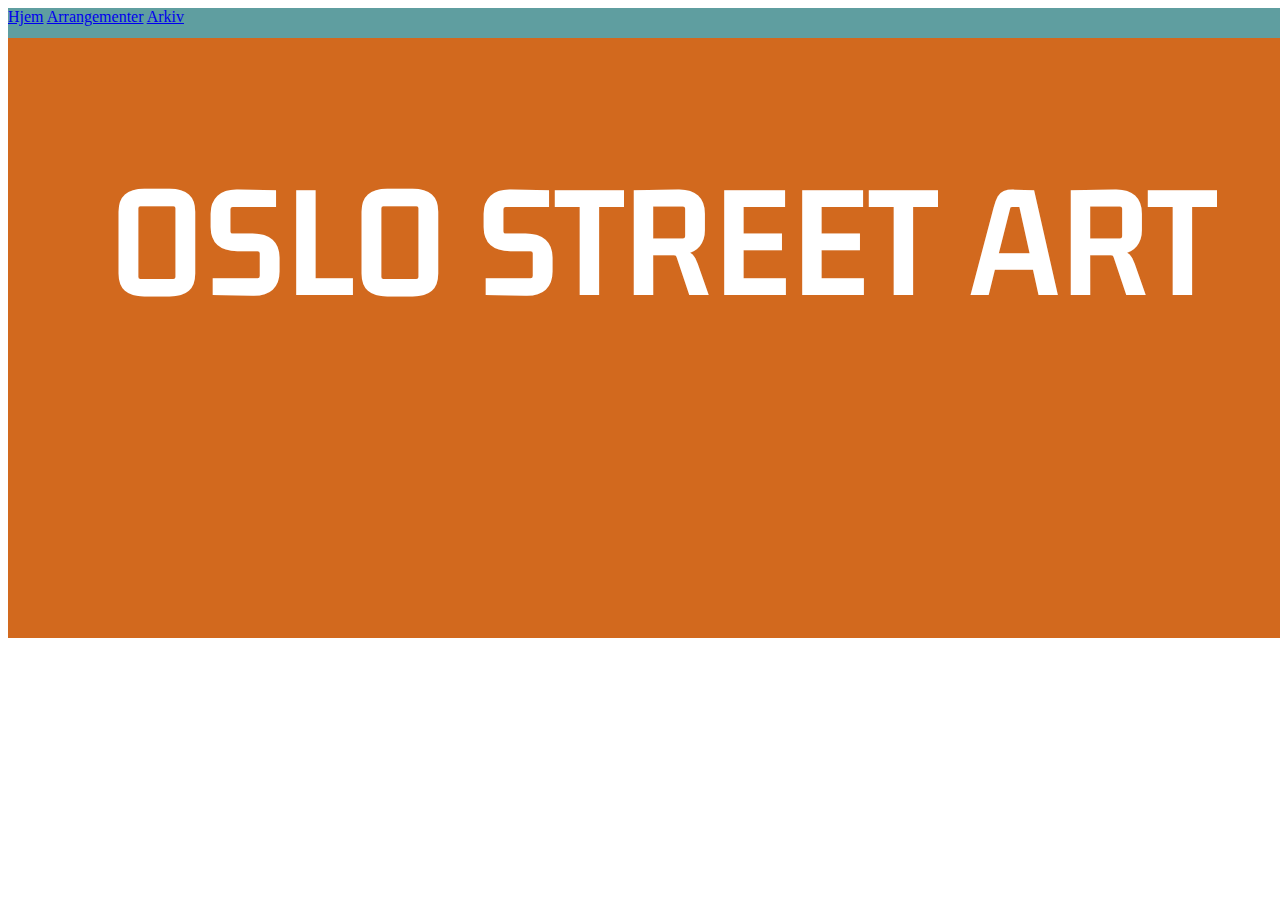
==== index.html @ 2029118c "first commit" ====
<!DOCTYPE html>
<html>
    <head>
        <meta charset="uft-8">
        <link rel="stylesheet" href="stylesheet.css">
    </head>
    <body>
        <header>
            <div class="top-box">
            <nav class="nav">
                <a href="./index.html">Hjem</a>
                <a href="./arrangementer.html">Arrangementer</a>
                <a href="./arkiv.html">Arkiv</a>
            </nav>
            <h1>OSLO STREET ART</h1>
        </div>

        </header>
        <main>
            
        </main>
        <footer>

        </footer>
    </body>
</html>
---- stylesheet.css ----
@import url('https://fonts.googleapis.com/css2?family=Gemunu+Libre:wght@200;300;400;500;600;700;800&display=swap');
@import url('https://fonts.googleapis.com/css2?family=Montserrat:wght@300;400;500;600;700&display=swap');

h1 {
    font-family:'Gemunu Libre', sans-serif;
    text-align: right;
    font-size: 165px;
    position: relative;
    bottom: 0px;
    right: 70px;
    color: white;
}

p {
    font-family: 'Montserrat', sans-serif;
    font-size: 16px;
}

.top-box {
    width: 100vw;
    height:70vh ;
    background-color: chocolate;
    position: relative;
     background-image: url(./assets/Images/bakgrunnsbilde.jpg);
     background-size: cover;
     background-position: center;
}

.nav {
    height: 30px;
    background-color: cadetblue;
}
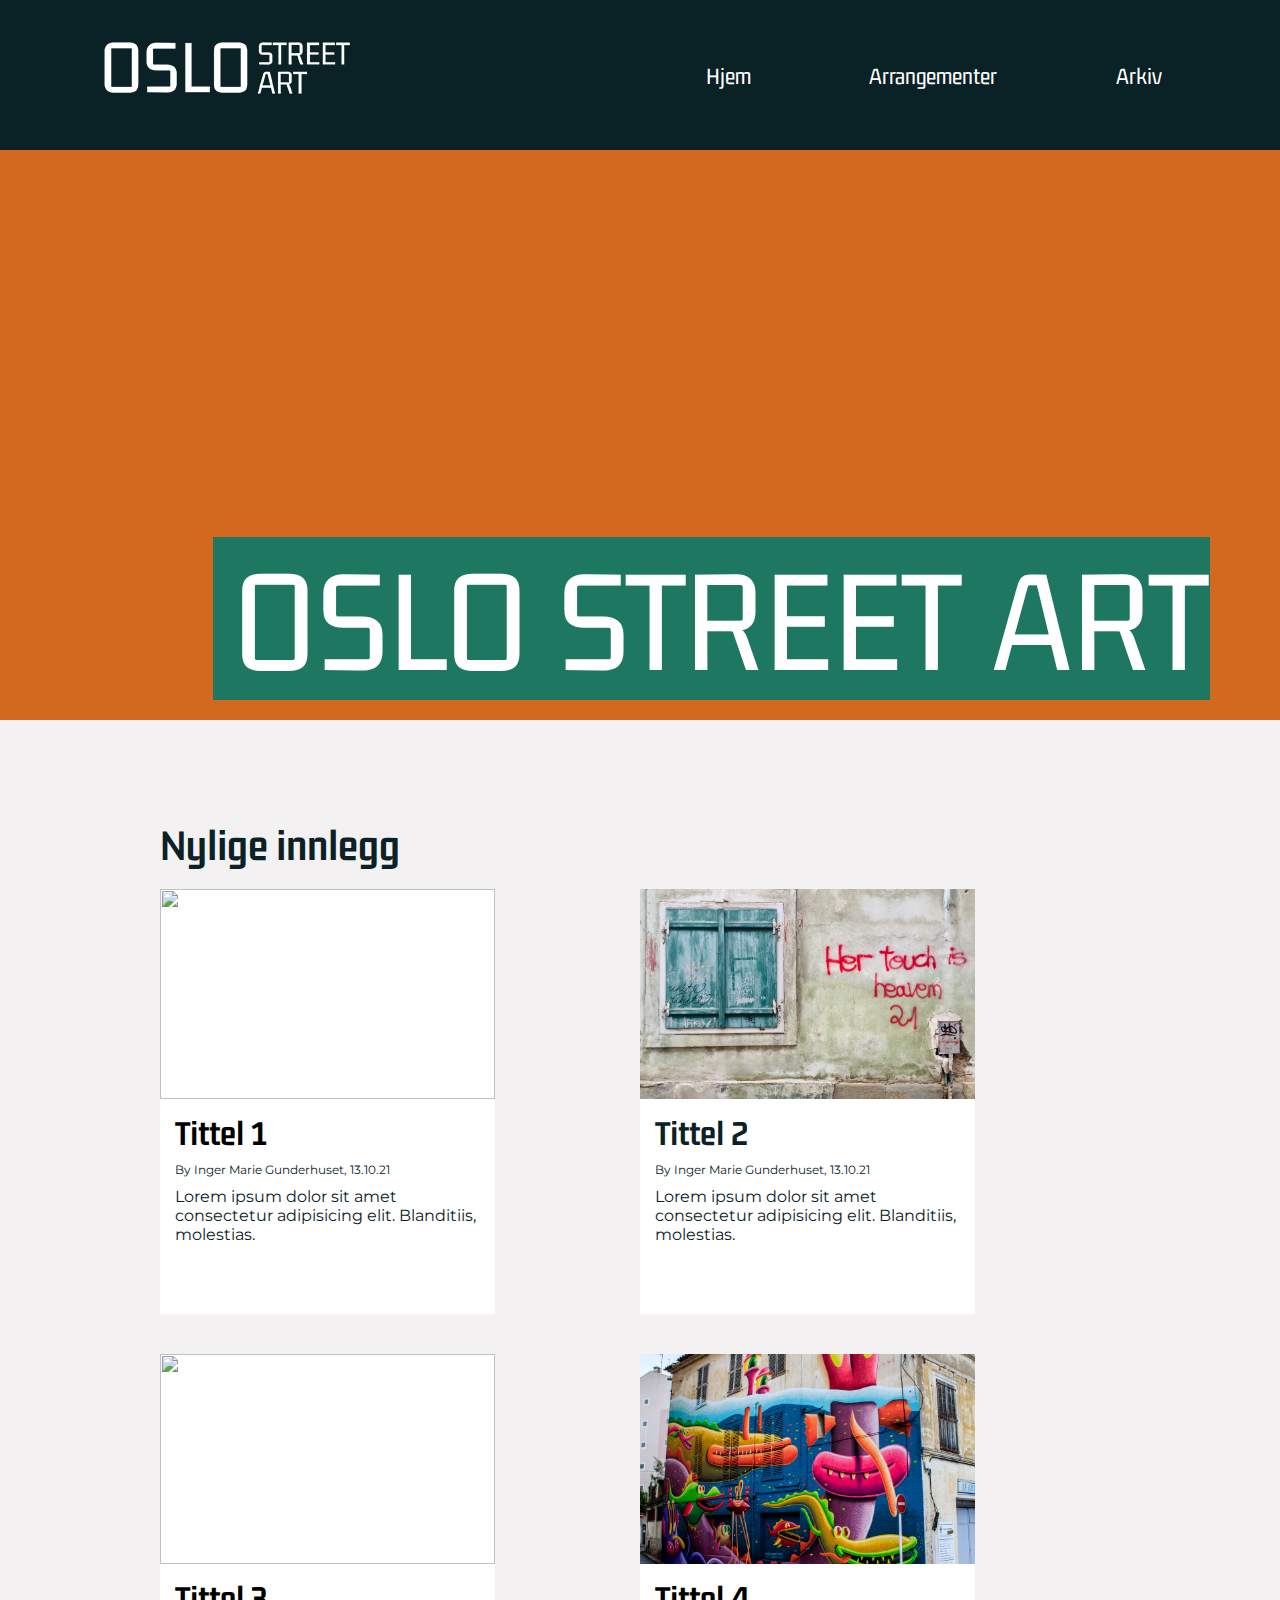
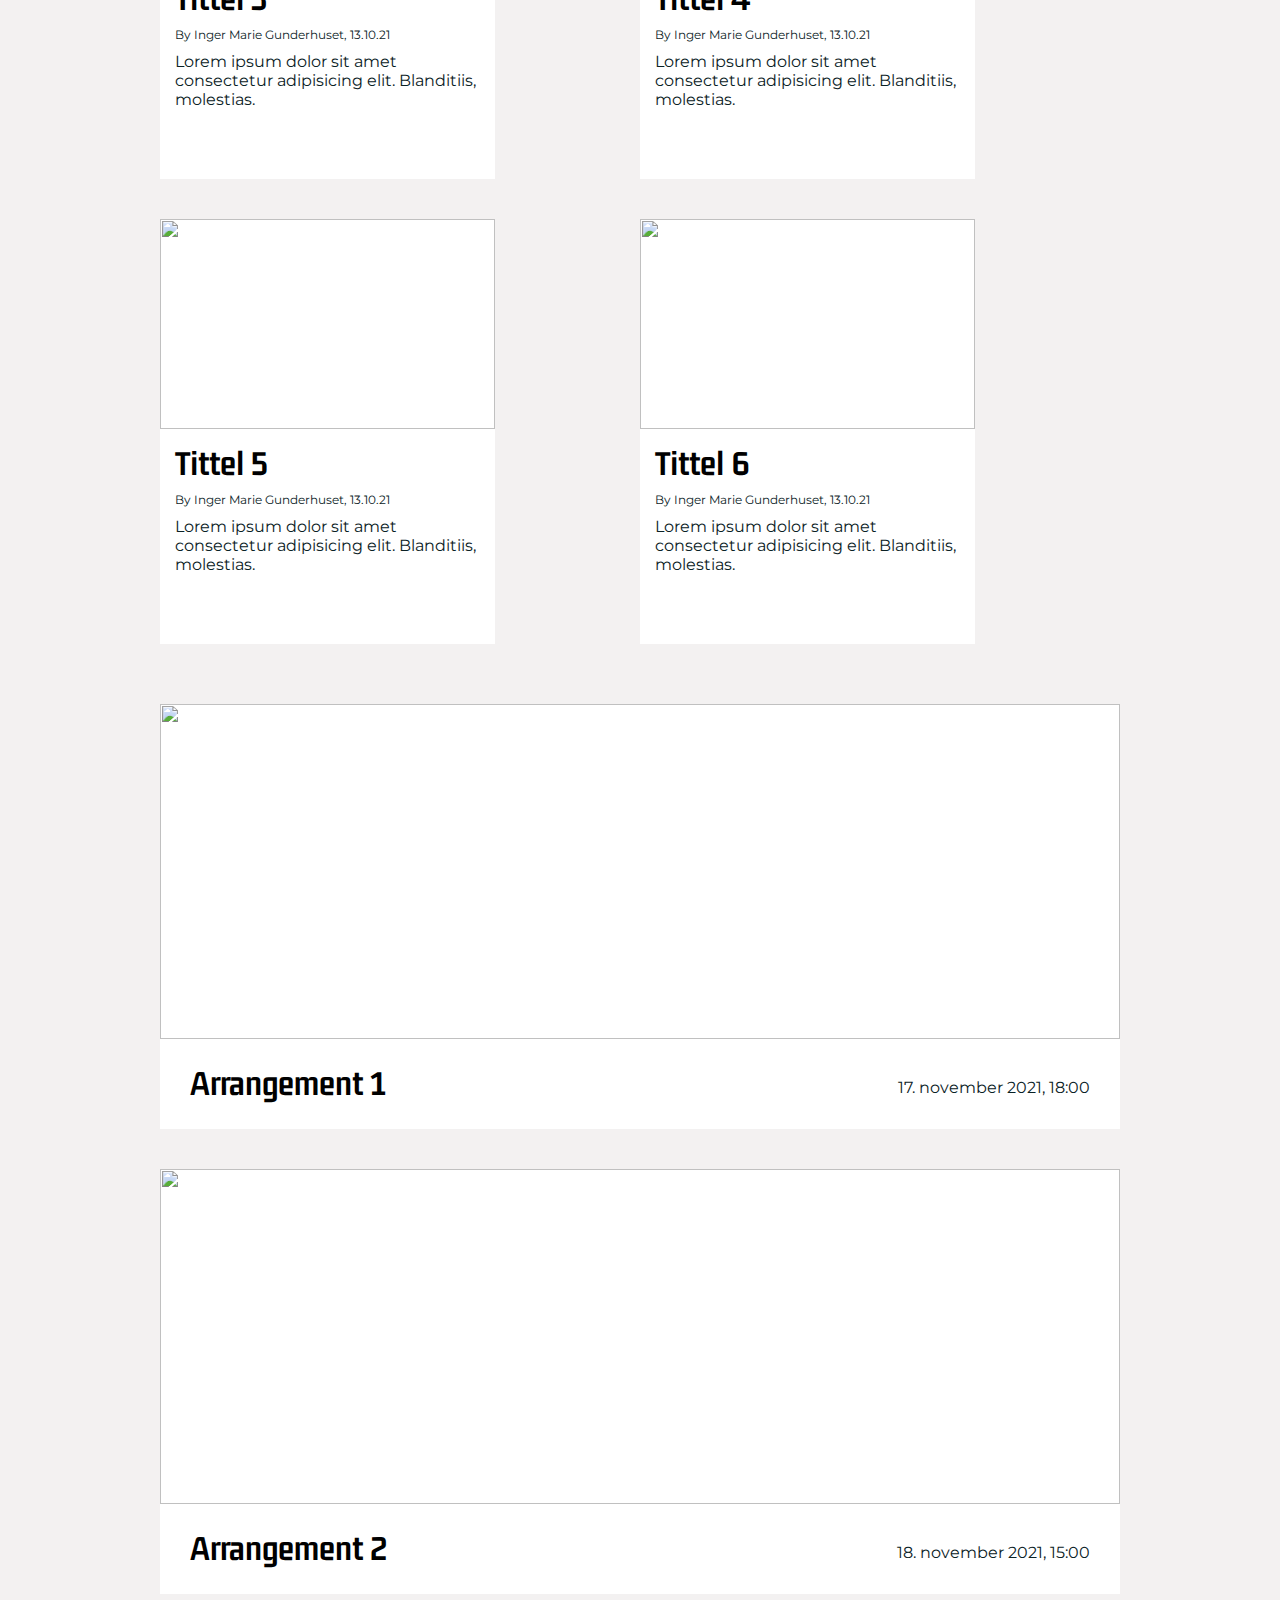
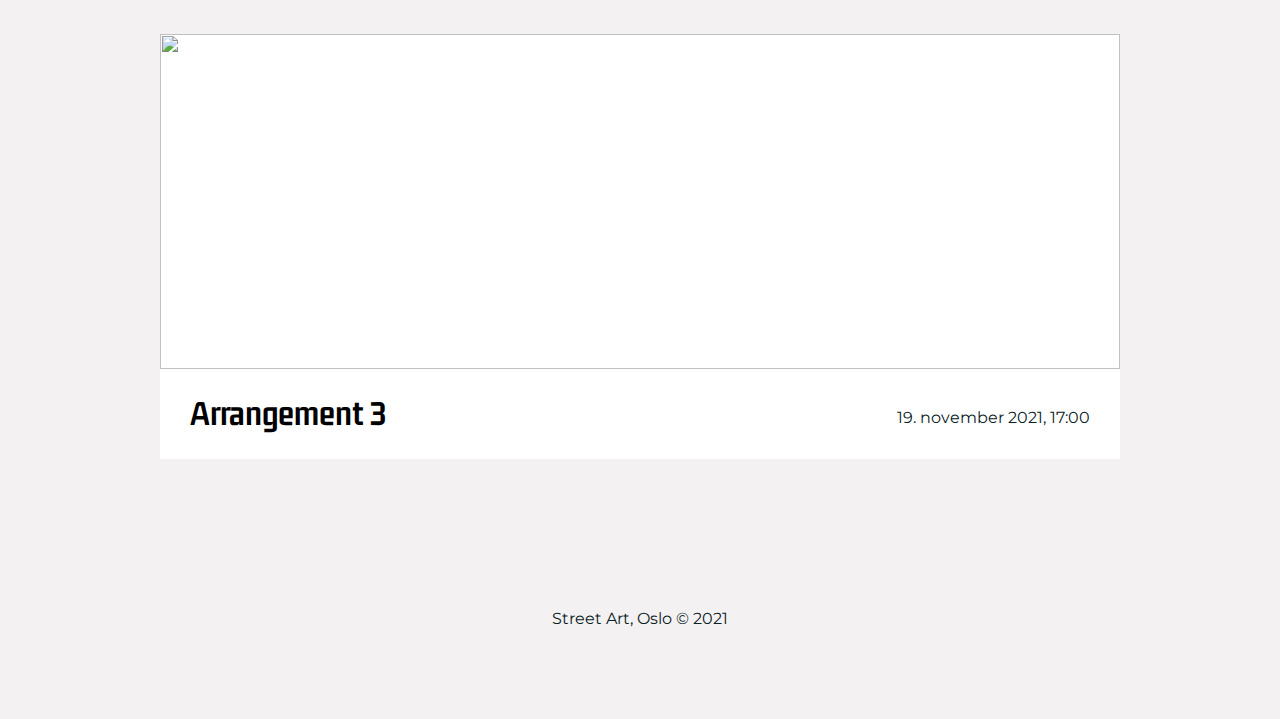
==== commit 0a46782a: "ting" ====
--- a/index.html
+++ b/index.html
@@ -2,25 +2,114 @@
 <html>
     <head>
         <meta charset="uft-8">
-        <link rel="stylesheet" href="stylesheet.css">
+        <link rel="stylesheet" href="./css/reset.css">
+        <link rel="stylesheet" href="./css/stylesheet.css">
     </head>
     <body>
-        <header>
-            <div class="top-box">
-            <nav class="nav">
-                <a href="./index.html">Hjem</a>
-                <a href="./arrangementer.html">Arrangementer</a>
-                <a href="./arkiv.html">Arkiv</a>
-            </nav>
-            <h1>OSLO STREET ART</h1>
-        </div>
+        <header class="top-box" style="background-image: url(./assets/Images/bakgrunnsbilde.jpg);">
+                <div class="top-bar">
+                    <div class="flex-item1">
+                        <a href="./index.html">
+                       <img src="./assets/Images/Logo.png" alt="Logoen til Oslo Street Art"></a>
+                    </div>
+                    <div class="flex-item2"> 
+                        <nav>
+                            <ul class="flex-menu">
+                                <li class="mobile-hide"><a href="./index.html">Hjem</a></li>
+                                <li><a href="./arrangementer.html">Arrangementer</a></li>
+                                <li><a href="./arkiv.html">Arkiv</a></li>
+                            </ul>
+                        </nav>
+                    </div>    
+                </div>
+                <span class="sitetitle">OSLO STREET ART</span>
 
         </header>
-        <main>
-            
+        <main class="container">
+            <h1>Nylige innlegg</h1>
+
+            <section class="section1">
+                <div class="item1">
+                    <img src="./assets/Images/baptiste-L7CC8WXA1qI-unsplash.jpg">
+                    <h2>Tittel 1</h2>
+                    <p class="bytext">By Inger Marie Gunderhuset, 13.10.21</p>
+                    <p>Lorem ipsum dolor sit amet consectetur adipisicing elit. Blanditiis, molestias.</p>
+                    
+                    
+                </div>
+
+                 <a href="./innlegg1.html">
+                    <div class="item1">
+                        <img src="./assets/Images/topp-bilde.jpg">
+                        <h2>Tittel 2</h2>
+                        <p class="bytext">By Inger Marie Gunderhuset, 13.10.21</p>
+                        <p>Lorem ipsum dolor sit amet consectetur adipisicing elit. Blanditiis, molestias.</p>
+                    </div>
+                </a>  
+
+                <div class="item1">
+                    <img src="./assets/Images/pexels-tomas-ryant-2395743.jpg">
+                    <h2>Tittel 3</h2>
+                    <p class="bytext">By Inger Marie Gunderhuset, 13.10.21</p>
+                    <p>Lorem ipsum dolor sit amet consectetur adipisicing elit. Blanditiis, molestias.</p>
+                    
+                    
+                </div>
+
+                <div class="item1">
+                    <img src="./assets/Images/pexels-edoardo-colombo-1507856.jpg">
+                    <h2>Tittel 4</h2>
+                    <p class="bytext">By Inger Marie Gunderhuset, 13.10.21</p>
+                    <p>Lorem ipsum dolor sit amet consectetur adipisicing elit. Blanditiis, molestias.</p>
+                    
+                    
+                </div>
+
+
+                <div class="item1">
+                    <img src="./assets/Images/baptiste-L7CC8WXA1qI-unsplash.jpg">
+                    <h2>Tittel 5</h2>
+                    <p class="bytext">By Inger Marie Gunderhuset, 13.10.21</p>
+                    <p>Lorem ipsum dolor sit amet consectetur adipisicing elit. Blanditiis, molestias.</p>
+                    
+                </div>
+
+                <div class="item1">
+                    <img src="./assets/Images/baptiste-L7CC8WXA1qI-unsplash.jpg">
+                    <h2>Tittel 6</h2>
+                    <p class="bytext">By Inger Marie Gunderhuset, 13.10.21</p>
+                    <p>Lorem ipsum dolor sit amet consectetur adipisicing elit. Blanditiis, molestias.</p>
+                    
+                </div>
+            </section>
+            <section class="section2">
+                <div class="arrangement">
+                    <img src="./assets/Images/pexels-tomas-ryant-2395743.jpg">
+                    <div class="arrangement-text">
+                        <h2>Arrangement 1</h2>
+                        <p class="dato">17. november 2021, 18:00</p>
+                    </div>
+                </div>
+
+                <div class="arrangement">
+                    <img src="./assets/Images/pexels-tomas-ryant-2395743.jpg">
+                    <div class="arrangement-text">
+                        <h2>Arrangement 2</h2>
+                        <p class="dato">18. november 2021, 15:00</p>
+                    </div>
+                </div>
+
+                <div class="arrangement">
+                    <img src="./assets/Images/pexels-tomas-ryant-2395743.jpg">
+                    <div class="arrangement-text">
+                        <h2>Arrangement 3</h2>
+                        <p class="dato">19. november 2021, 17:00</p>
+                    </div>
+                </div>
+            </section>
         </main>
         <footer>
-
+            <p>Street Art, Oslo &copy; 2021</p>
         </footer>
     </body>
 </html>--- a/css/stylesheet.css
+++ b/css/stylesheet.css
@@ -0,0 +1,410 @@
+@import url('https://fonts.googleapis.com/css2?family=Gemunu+Libre:wght@200;300;400;500;600;700;800&display=swap');
+@import url('https://fonts.googleapis.com/css2?family=Montserrat:wght@300;400;500;600;700&display=swap');
+
+html {
+    font-size: 16px;
+}
+
+body {
+    background-color: rgb(243, 241, 241);
+}
+
+footer {
+    margin-top: 100px;
+    height: 120px;
+    width: 100%;
+    background-color: rgb(243, 241, 241);
+    text-align:center;
+
+}
+
+
+p {
+    font-family: 'Montserrat', sans-serif;
+    font-size: 16px;
+    padding-top: 10px;
+    color: #0A2125;
+}
+
+.bytext {
+    font-family: 'montserrat', sans-serif;
+    font-size: 12px;
+    padding-top: 10px;
+    color: #0A2125;
+}
+
+
+
+a {
+    text-decoration: none;
+    color: #0A2125;
+}
+
+a:hover {
+    color: #F1B629;
+}
+
+h1 {
+    font-size: 45px;
+    color: #0A2125;
+    font-family: 'gemunu libre', sans-serif;
+}
+
+h2 {
+    font-size: 70px;
+    font-family: 'gemunu libre', sans-serif;'
+    color: #0A2125;
+}
+
+
+
+@media screen and (min-width: 1000px) {
+    h2 {
+        font-size: 36px;
+        font-family: 'gemunu libre', sans-serif;'
+        color: #0A2125;
+    }
+}
+
+.top-box {
+    width: 100vw;
+    height:80vh ;
+    background-color: chocolate;
+    position: relative;
+     background-size: cover;
+     background-position: center;
+}
+
+
+
+.sitetitle {
+    font-family:'Gemunu Libre', sans-serif;
+    text-align: right;
+    font-size: 250px;
+    position: absolute;
+    bottom: 20px;
+    right: 70px;
+    color: white;
+    background-color: transparent;
+}
+
+
+
+@media screen and (min-width: 1000px) {
+    .sitetitle {
+        font-size: 250px;
+        text-align: left;
+        padding-left: 20px;
+        background-color:#1D7761;
+
+    } 
+}
+
+@media screen and (min-width: 1080px) {
+    .sitetitle {
+        font-size: 150px;
+        
+    } 
+}
+
+.top-bar {
+    height: 150px;
+    display: flex;
+    background-color: #0A2125;
+    align-content: center;
+    align-items: center;
+    flex-flow: row wrap;
+}
+
+.top-bar a {
+    color: white;
+    font-size: 40px;
+}
+
+@media screen and (min-width: 1000px) {
+    .top-bar a {
+        font-size: 24px;
+    }
+    
+}
+
+.top-bar a:hover {
+    color: #F1B629;
+}
+
+.flex-item1 {
+    flex-grow: 1;
+    padding-left: 100px;
+}
+
+
+
+.flex-item2 {
+    flex-grow: 2;
+}
+
+.top-box .top-bar .flex-item2 nav {
+    width: 100%;
+    font-family: 'Gemunu Libre', sans-serif;
+    font-size: 25px;
+    color: white;
+}
+
+.mobile-hide {
+    display: none;
+}
+
+@media screen and (min-width: 1000px) {
+    .mobile-hide {
+        display: block;
+    } 
+}
+
+.desktop-hide {
+    display: block;
+}
+
+@media screen and (min-width: 1000px) {
+    .desktop-hide {
+        display: none;
+    } 
+}
+
+.top-box .top-bar .flex-item2 nav .flex-menu { 
+    display: flex;
+    list-style: none;
+    justify-content: space-evenly;
+}
+
+.container {
+    width: 90vw;
+    margin: auto;
+    margin-top: 100px;
+    }
+
+@media screen and (min-width: 1000px) {
+    .container {
+    width: 75vw;
+    margin: auto;
+    margin-top: 100px;
+    }
+}
+
+
+.section1 {
+    margin-top: 20px;
+    text-align: left;
+    display: grid;
+    grid-template-columns: repeat(auto-fit, minmax(800px, 1fr));
+}
+
+@media screen and (min-width: 1000px) {
+    .section1 {
+        margin-top: 20px;
+        text-align: left;
+        display: grid;
+        grid-template-columns: repeat(auto-fit, minmax(335px, 1fr));
+    }
+
+}
+
+.item1 {
+    width: 800px;
+    height: 900px;
+    margin-bottom: 40px;
+
+    background-color: #fff;
+}
+
+@media screen and (min-width: 1000px) {
+    .item1 {
+        width: 335px;
+        height: 425px;
+        margin-bottom: 40px;
+    
+        background-color: #fff;
+    }
+}
+
+.item1 > img {
+    width: 100%;
+    height: 700px;
+    object-fit: cover;
+}
+
+@media screen and (min-width: 1000px) {
+    .item1 > img {
+        width: 100%;
+        height: 210px;
+        object-fit: cover;
+    }
+}
+
+.item1 p {
+    padding-left: 15px;
+    padding-right: 15px;
+    padding-top: 10px;
+}
+
+.item1 h2 {
+    padding-left: 15px;
+    padding-right: 15px;
+    padding-top: 10px;
+}
+
+
+
+
+.section2 {
+    margin-top: 20px;
+    text-align: left;
+    display: grid;
+
+}
+
+.arrangement {
+    width: 100%;
+    height: 425px;
+    background-color: white;
+    margin-bottom: 40px;
+
+}
+
+.arrangement img {
+    width: 100%;
+    height: 335px;
+    object-fit: cover;
+}
+
+.arrangement-text {
+    display: grid;
+    grid-template-columns: repeat(2, 1fr);
+}
+
+.arrangement h2 {
+    padding-left: 30px;
+    padding-top: 20px;
+}
+
+.arrangement p {
+    padding-right: 30px;
+    padding-top: 35px;
+    text-align: right;
+}
+
+
+
+.container-post {
+    width: 100vw;
+    margin: auto;
+    margin-top: 100px;
+    display: flex;
+    gap: 50px;
+    flex-flow: row wrap;
+}
+
+@media screen and (min-width: 1000px) {
+    .container-post {
+        width: 70vw;
+        flex-flow: row nowrap;
+    }
+}
+
+.content-post{
+    margin-left: auto;
+    padding:20px;
+    margin-left: 5%;
+    margin-right: 5%;
+}
+
+@media screen and (min-width: 1000px) {
+    .content-post{
+        width: 70%;
+        margin: auto;
+        padding:20px;
+        
+    }
+}
+
+.content-post-img-horizontal{
+    width: 100%;
+    height: 500px;
+    object-fit: cover;
+    padding-top: 35px;
+}
+
+.content-post-img-vertical {
+    width: 100%;
+    object-fit:cover;
+    padding-top: 35px;
+
+}
+
+.content-post h1{
+    font-size: 160px;
+}
+
+@media screen and (min-width: 1000px) {
+    .content-post h1{
+        font-size: 130px;
+    }
+}
+
+.content-post p {
+    font-size: 20px;
+    padding-top: 35px;
+    line-height: 1.7;
+}
+
+@media screen and (min-width: 1000px) {
+    .content-post p{
+
+    }
+}
+
+.sidebar {
+    width: 100vw;
+    background-color: white;
+    padding: 20px;
+    margin-left: 5%;
+    margin-right: 5%;
+    margin-top: 20%;
+    
+}
+
+.sidebar img {
+    width: 100%;
+    height: 600px;
+    object-fit: cover;
+    padding-top: 30px;
+}
+.sidebar h2{
+    font-size: 100px;
+}
+.sidebar h3 {
+    padding-top: 10px;
+    padding-bottom: 70px;
+    font-size: 72px;
+    font-family: 'gemunu libre', sans-serif;
+    color: #0A2125;
+
+}
+@media screen and (min-width: 1000px) {
+    .sidebar {
+        width: 30%;;
+    }
+    .sidebar img {
+        height: 210px;
+        width: 100%;
+    }
+
+    .sidebar h2 {
+        font-size: 50px;
+    }
+    
+    .sidebar h3 {
+        font-size: 36px;
+    }
+    
+}
+
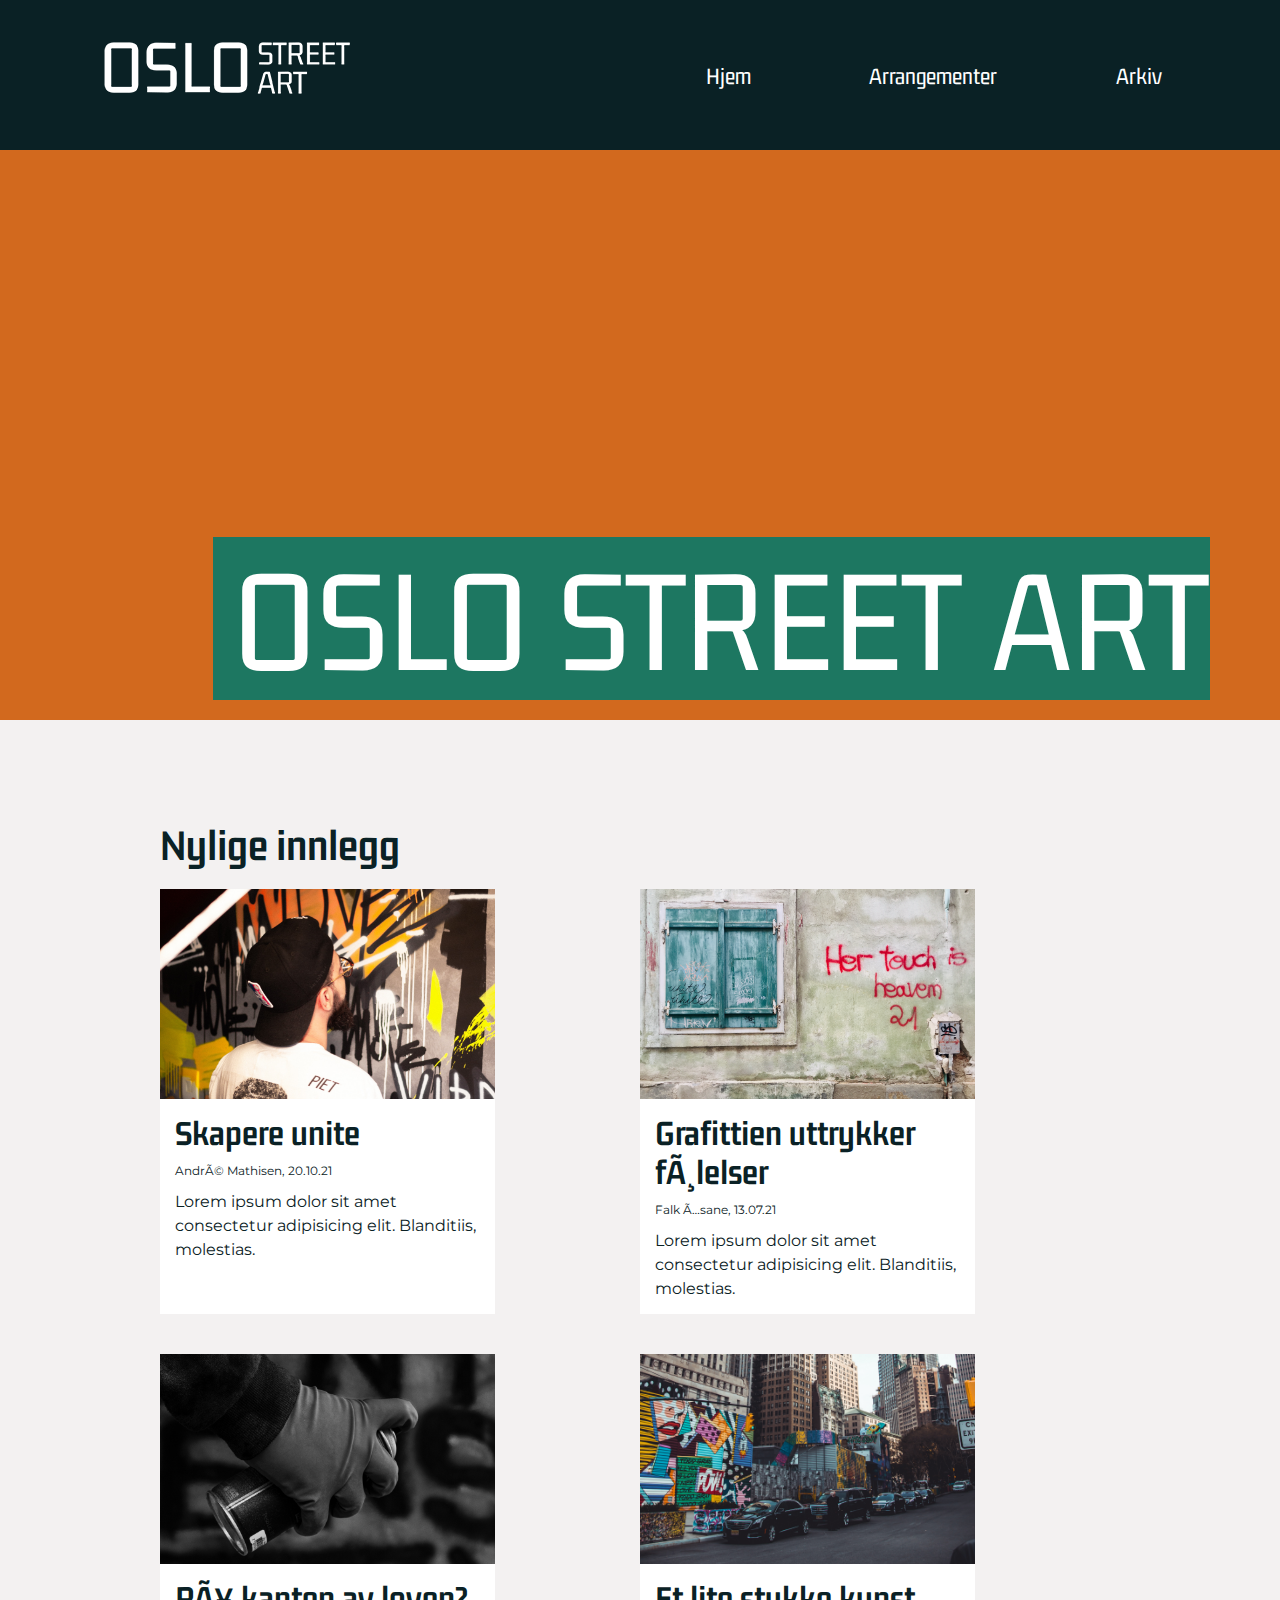
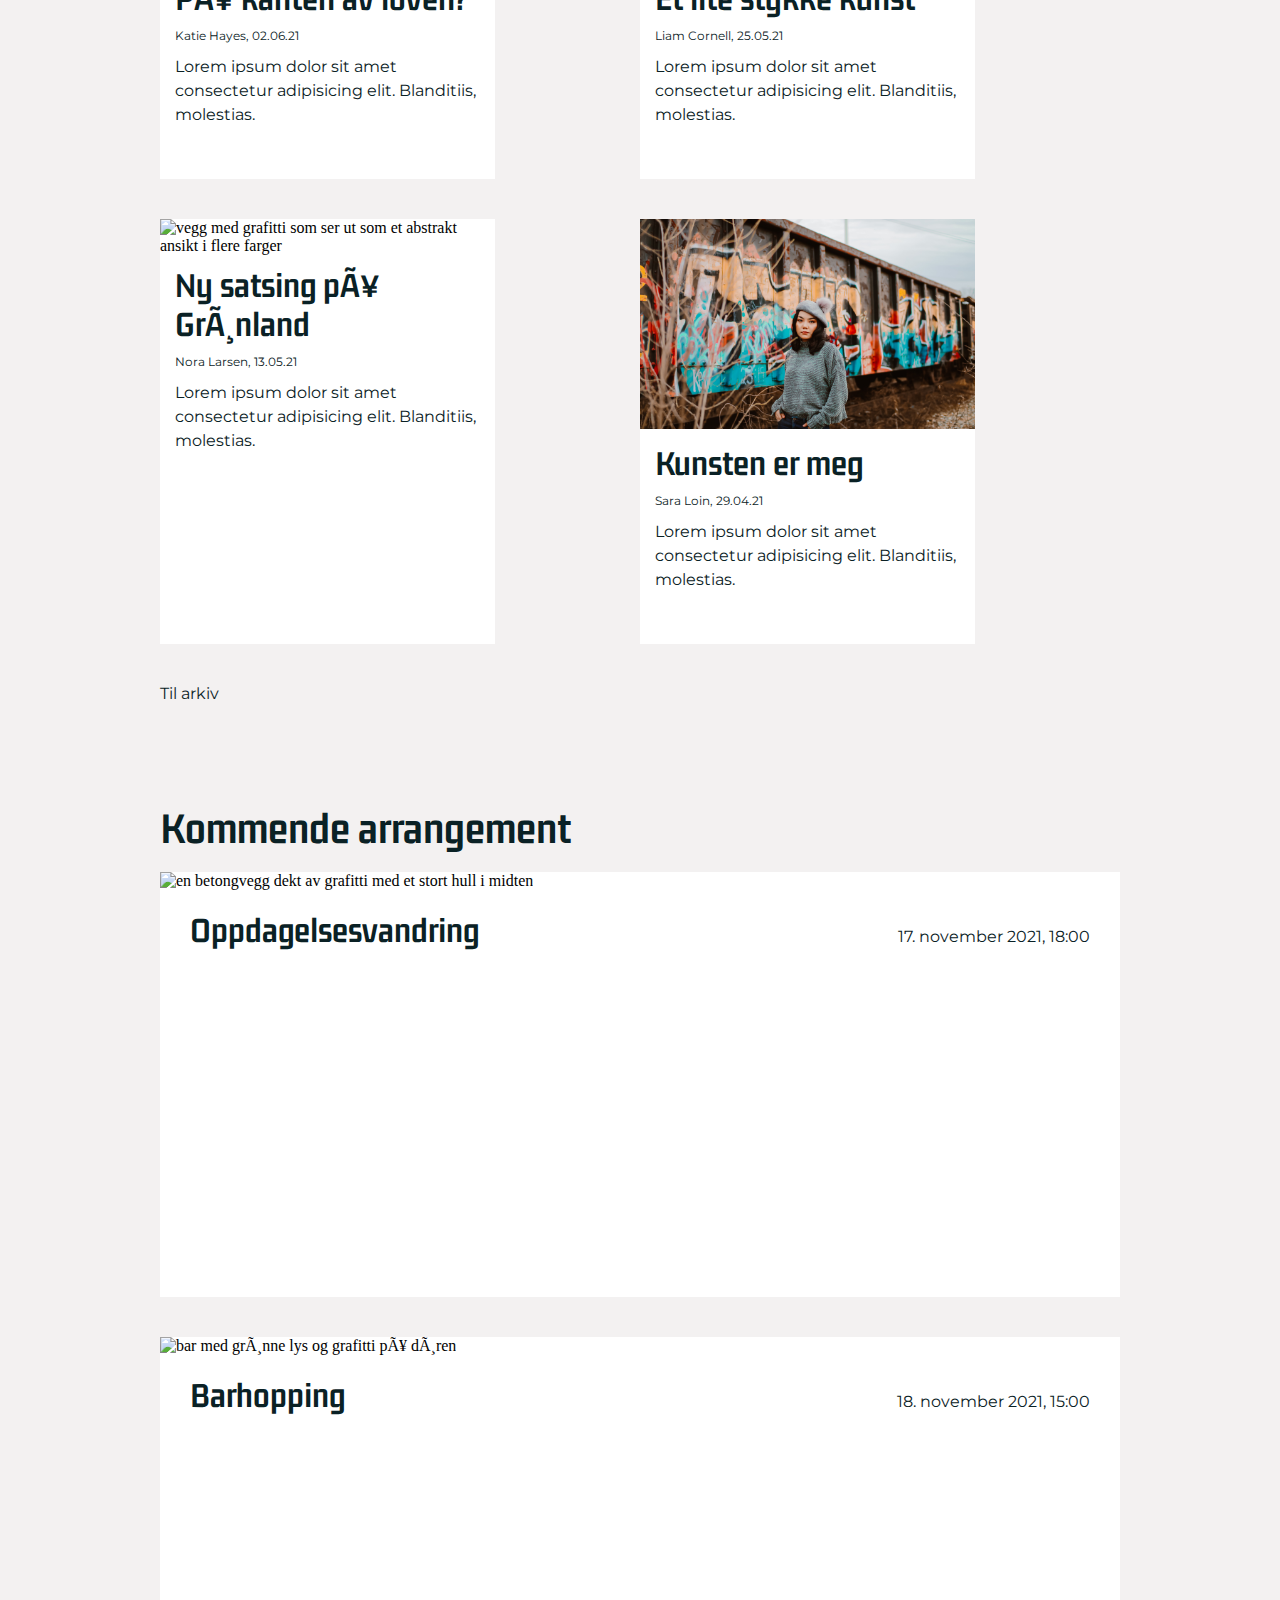
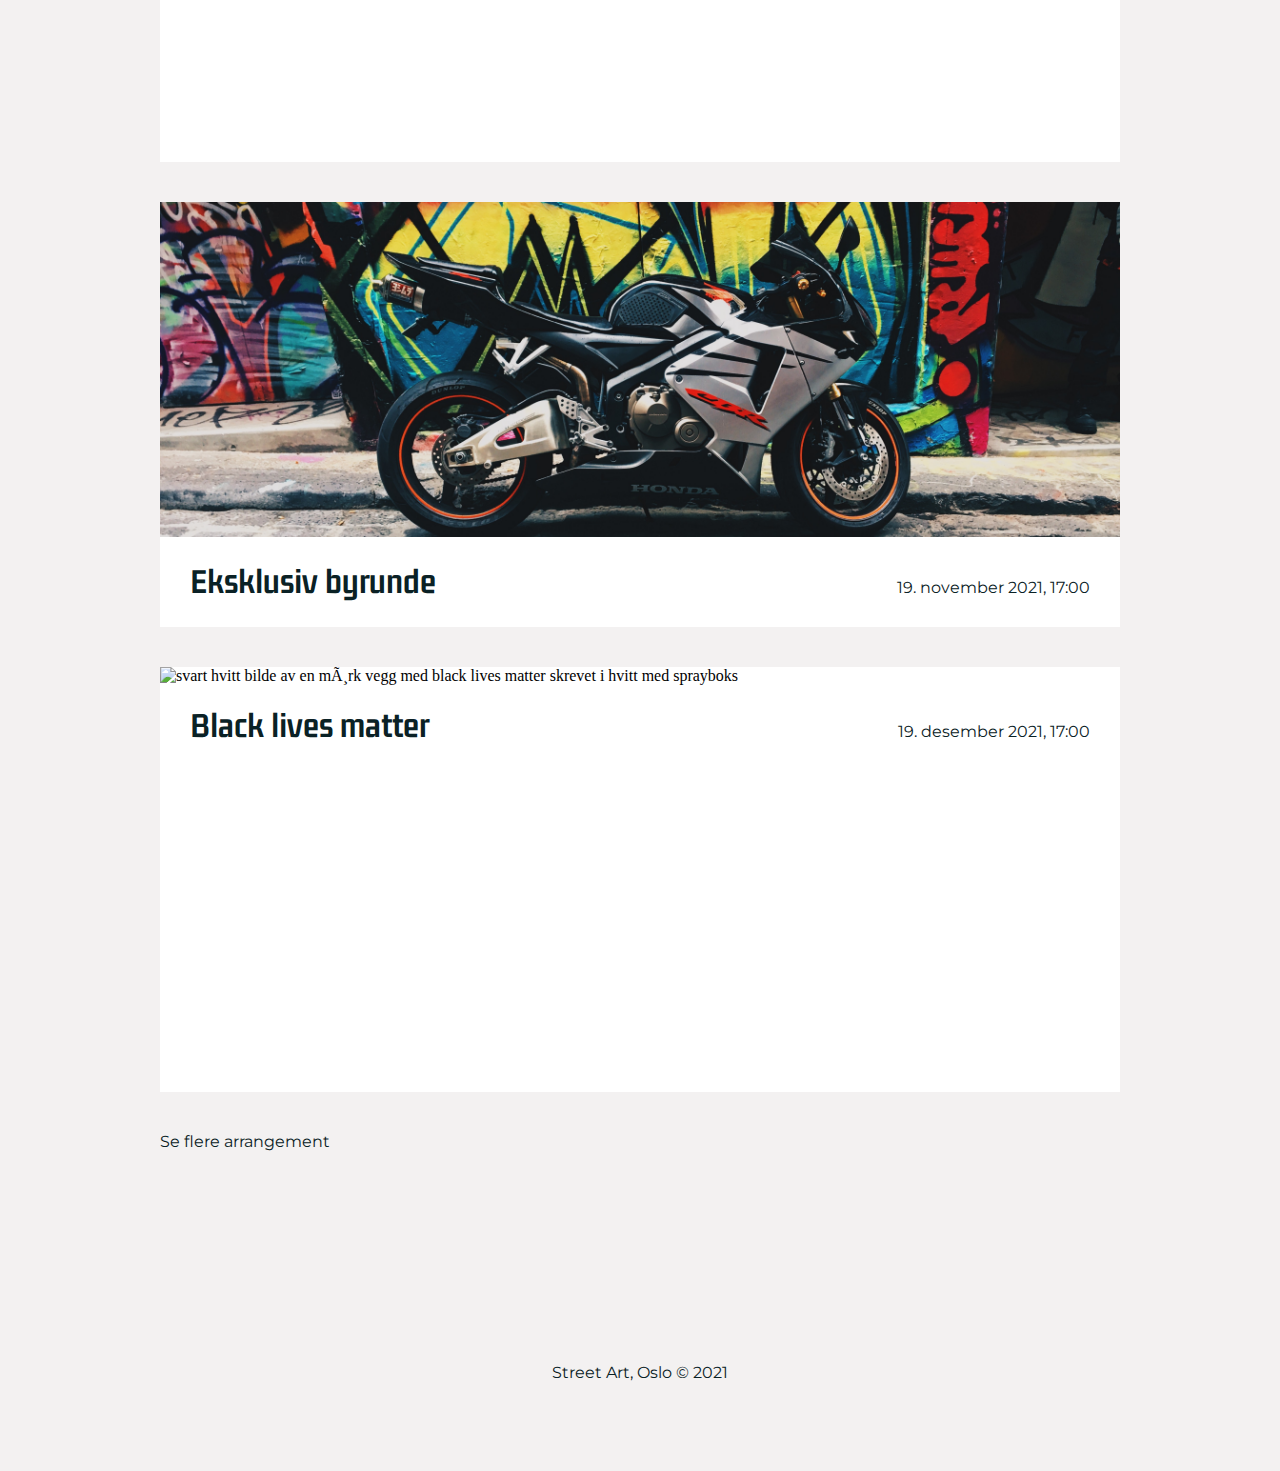
==== commit 6c67a297: "siste" ====
--- a/index.html
+++ b/index.html
@@ -30,9 +30,9 @@
 
             <section class="section1">
                 <div class="item1">
-                    <img src="./assets/Images/baptiste-L7CC8WXA1qI-unsplash.jpg">
-                    <h2>Tittel 1</h2>
-                    <p class="bytext">By Inger Marie Gunderhuset, 13.10.21</p>
+                    <img src="./assets/Images/innlegg1.jpg" alt="Ung mann med skjegg og capsen bak frem står med ryggen til kameraet og ser på en grafitti-vegg">
+                    <h2>Skapere unite</h2>
+                    <p class="bytext">André Mathisen, 20.10.21</p>
                     <p>Lorem ipsum dolor sit amet consectetur adipisicing elit. Blanditiis, molestias.</p>
                     
                     
@@ -40,26 +40,26 @@
 
                  <a href="./innlegg1.html">
                     <div class="item1">
-                        <img src="./assets/Images/topp-bilde.jpg">
-                        <h2>Tittel 2</h2>
-                        <p class="bytext">By Inger Marie Gunderhuset, 13.10.21</p>
+                        <img src="./assets/Images/innlegg2.jpg" alt="En gammel og sliten vegg med teksten her touch is heaven skrevet i grafitti">
+                        <h2>Grafittien uttrykker følelser</h2>
+                        <p class="bytext">Falk Åsane, 13.07.21</p>
                         <p>Lorem ipsum dolor sit amet consectetur adipisicing elit. Blanditiis, molestias.</p>
                     </div>
                 </a>  
 
                 <div class="item1">
-                    <img src="./assets/Images/pexels-tomas-ryant-2395743.jpg">
-                    <h2>Tittel 3</h2>
-                    <p class="bytext">By Inger Marie Gunderhuset, 13.10.21</p>
+                    <img src="./assets/Images/innlegg3.jpg" alt="svart-hvitt bilde av en hånd med hanske som holder en sprayboks">
+                    <h2>På kanten av loven?</h2>
+                    <p class="bytext">Katie Hayes, 02.06.21</p>
                     <p>Lorem ipsum dolor sit amet consectetur adipisicing elit. Blanditiis, molestias.</p>
                     
                     
                 </div>
 
-                <div class="item1">
-                    <img src="./assets/Images/pexels-edoardo-colombo-1507856.jpg">
-                    <h2>Tittel 4</h2>
-                    <p class="bytext">By Inger Marie Gunderhuset, 13.10.21</p>
+                <div class="item2 item1">
+                    <img src="./assets/Images/innlegg4.jpg" alt="skyskrapere i bakgrunnen med lavere vegger fulle av grafitti forran">
+                    <h2>Et lite stykke kunst</h2>
+                    <p class="bytext">Liam Cornell, 25.05.21</p>
                     <p>Lorem ipsum dolor sit amet consectetur adipisicing elit. Blanditiis, molestias.</p>
                     
                     
@@ -67,45 +67,59 @@
 
 
                 <div class="item1">
-                    <img src="./assets/Images/baptiste-L7CC8WXA1qI-unsplash.jpg">
-                    <h2>Tittel 5</h2>
-                    <p class="bytext">By Inger Marie Gunderhuset, 13.10.21</p>
+                    <img src="./assets/Images/innlegg5.jpg" alt="vegg med grafitti som ser ut som et abstrakt ansikt i flere farger">
+                    <h2>Ny satsing på Grønland</h2>
+                    <p class="bytext">Nora Larsen, 13.05.21</p>
                     <p>Lorem ipsum dolor sit amet consectetur adipisicing elit. Blanditiis, molestias.</p>
                     
                 </div>
 
                 <div class="item1">
-                    <img src="./assets/Images/baptiste-L7CC8WXA1qI-unsplash.jpg">
-                    <h2>Tittel 6</h2>
-                    <p class="bytext">By Inger Marie Gunderhuset, 13.10.21</p>
+                    <img src="./assets/Images/innlegg6.jpg" alt="ei ung jente med ullgener og lue står forran en vegg med grafitti">
+                    <h2>Kunsten er meg</h2>
+                    <p class="bytext">Sara Loin, 29.04.21</p>
                     <p>Lorem ipsum dolor sit amet consectetur adipisicing elit. Blanditiis, molestias.</p>
                     
                 </div>
+
+                <a class="tilarkiv" href="./arkiv.html">Til arkiv</a>
             </section>
+            
+            <h1>Kommende arrangement</h1>
             <section class="section2">
+                
                 <div class="arrangement">
-                    <img src="./assets/Images/pexels-tomas-ryant-2395743.jpg">
+                    <img src="./assets/Images/arrangement1.jpg" alt="en betongvegg dekt av grafitti med et stort hull i midten">
                     <div class="arrangement-text">
-                        <h2>Arrangement 1</h2>
+                        <h2>Oppdagelsesvandring</h2>
                         <p class="dato">17. november 2021, 18:00</p>
                     </div>
                 </div>
 
                 <div class="arrangement">
-                    <img src="./assets/Images/pexels-tomas-ryant-2395743.jpg">
+                    <img src="./assets/Images/arrangement2.jpg" alt="bar med grønne lys og grafitti på døren" >
                     <div class="arrangement-text">
-                        <h2>Arrangement 2</h2>
+                        <h2>Barhopping</h2>
                         <p class="dato">18. november 2021, 15:00</p>
                     </div>
                 </div>
 
                 <div class="arrangement">
-                    <img src="./assets/Images/pexels-tomas-ryant-2395743.jpg">
+                    <img src="./assets/Images/Arrangement3.jpg"alt="motorsykkel parkert forran en vegg med fargerik grafitti" >
                     <div class="arrangement-text">
-                        <h2>Arrangement 3</h2>
+                        <h2>Eksklusiv byrunde</h2>
                         <p class="dato">19. november 2021, 17:00</p>
                     </div>
                 </div>
+
+                <div class="arrangement arrangement2">
+                    <img src="./assets/Images/Arrangement4.jpg" alt="svart hvitt bilde av en mørk vegg med black lives matter skrevet i hvitt med sprayboks" >
+                    <div class="arrangement-text">
+                        <h2>Black lives matter </h2>
+                        <p class="dato">19. desember 2021, 17:00</p>
+                    </div>
+                </div>
+                <a class="tilarkiv" href="./arrangementer.html">Se flere arrangement</a>
             </section>
         </main>
         <footer>
--- a/css/stylesheet.css
+++ b/css/stylesheet.css
@@ -21,23 +21,37 @@
 
 p {
     font-family: 'Montserrat', sans-serif;
+    font-size: 30px;
+    padding-top: 10px;
+    color: #0A2125;
+    line-height: 1.5;
+}
+
+@media screen and (min-width: 1000px) {
+    p {
+        font-size: 16px;
+    }
+
+}
+
+
+.bytext {
+    font-family: 'montserrat', sans-serif;
     font-size: 16px;
     padding-top: 10px;
     color: #0A2125;
 }
 
-.bytext {
-    font-family: 'montserrat', sans-serif;
-    font-size: 12px;
-    padding-top: 10px;
-    color: #0A2125;
-}
-
-
+@media screen and (min-width: 1000px) {
+    .bytext {
+        font-size: 12px;
+    }
+}
 
 a {
     text-decoration: none;
     color: #0A2125;
+    font-family: 'montserrat', sans-serif;
 }
 
 a:hover {
@@ -45,10 +59,17 @@
 }
 
 h1 {
-    font-size: 45px;
+    font-size: 100px;
     color: #0A2125;
     font-family: 'gemunu libre', sans-serif;
 }
+
+@media screen and (min-width: 1000px) {
+    h1 {
+        font-size: 45px;
+    }
+}
+
 
 h2 {
     font-size: 70px;
@@ -56,12 +77,10 @@
     color: #0A2125;
 }
 
-
-
 @media screen and (min-width: 1000px) {
     h2 {
         font-size: 36px;
-        font-family: 'gemunu libre', sans-serif;'
+        font-family: 'gemunu libre', sans-serif;
         color: #0A2125;
     }
 }
@@ -86,6 +105,7 @@
     right: 70px;
     color: white;
     background-color: transparent;
+    text-shadow: 15px 15px #0A2125;
 }
 
 
@@ -96,6 +116,7 @@
         text-align: left;
         padding-left: 20px;
         background-color:#1D7761;
+        text-shadow: none;
 
     } 
 }
@@ -119,6 +140,8 @@
 .top-bar a {
     color: white;
     font-size: 40px;
+    font-family:'Gemunu Libre', sans-serif;
+
 }
 
 @media screen and (min-width: 1000px) {
@@ -209,8 +232,8 @@
 }
 
 .item1 {
-    width: 800px;
-    height: 900px;
+    width: 100%;
+    height: 800px;
     margin-bottom: 40px;
 
     background-color: #fff;
@@ -226,9 +249,10 @@
     }
 }
 
+
 .item1 > img {
     width: 100%;
-    height: 700px;
+    height: 500px;
     object-fit: cover;
 }
 
@@ -237,22 +261,74 @@
         width: 100%;
         height: 210px;
         object-fit: cover;
+        object-position: center;
+    }
+}
+
+.item2 {
+    width: 100%;
+    height: 800px;
+    margin-bottom: 40px;
+
+    background-color: #fff;
+}
+
+@media screen and (min-width: 1000px) {
+    .item2 {
+        width: 335px;
+        height: 425px;
+        margin-bottom: 40px;
+    
+        background-color: #fff;
+    }
+}
+
+.item2 > img {
+    width: 100%;
+    height: 500px;
+    object-fit: cover;
+}
+
+@media screen and (min-width: 1000px) {
+    .item2 > img {
+        width: 100%;
+        height: 210px;
+        object-fit: cover;
+        object-position: center;
+        object-position: bottom;
     }
 }
 
 .item1 p {
+    padding-left: 5%;
+    padding-right: 5%;
+    padding-top: 3%;
+}
+
+
+
+@media screen and (min-width: 1000px) {
+    .item1 p {
     padding-left: 15px;
     padding-right: 15px;
     padding-top: 10px;
+    }
 }
 
 .item1 h2 {
-    padding-left: 15px;
-    padding-right: 15px;
-    padding-top: 10px;
-}
-
-
+    padding-left: 5%;
+    padding-right: 5%;
+    padding-top: 3%;
+}
+
+@media screen and (min-width: 1000px) {
+    .item1 h2 {
+        padding-left: 15px;
+        padding-right: 15px;
+        padding-top: 10px;
+    }
+
+}
 
 
 .section2 {
@@ -264,9 +340,46 @@
 
 .arrangement {
     width: 100%;
-    height: 425px;
     background-color: white;
     margin-bottom: 40px;
+    padding-bottom: 40px;
+
+}
+@media screen and (min-width: 1000px) {
+    .arrangement {
+        width: 100%;
+        height: 425px;
+        background-color: white;
+        margin-bottom: 40px;
+    }
+}
+
+.arrangement2 {
+    width: 100%;
+
+    background-color: white;
+    margin-bottom: 40px;
+
+}
+@media screen and (min-width: 1000px) {
+    .arrangement2 {
+        width: 100%;
+        height: 425px;
+        background-color: white;
+        margin-bottom: 40px;
+    }
+}
+
+.tilarkiv {
+    margin-bottom: 100px;
+    font-size: 30px;
+}
+
+@media screen and (min-width: 1000px) {
+    .tilarkiv {
+        margin-bottom: 100px;
+        font-size: 16px;
+    }
 
 }
 
@@ -274,6 +387,13 @@
     width: 100%;
     height: 335px;
     object-fit: cover;
+}
+
+.arrangement2 img {
+    width: 100%;
+    height: 335px;
+    object-fit: cover;
+    object-position: 50% 10%;
 }
 
 .arrangement-text {
